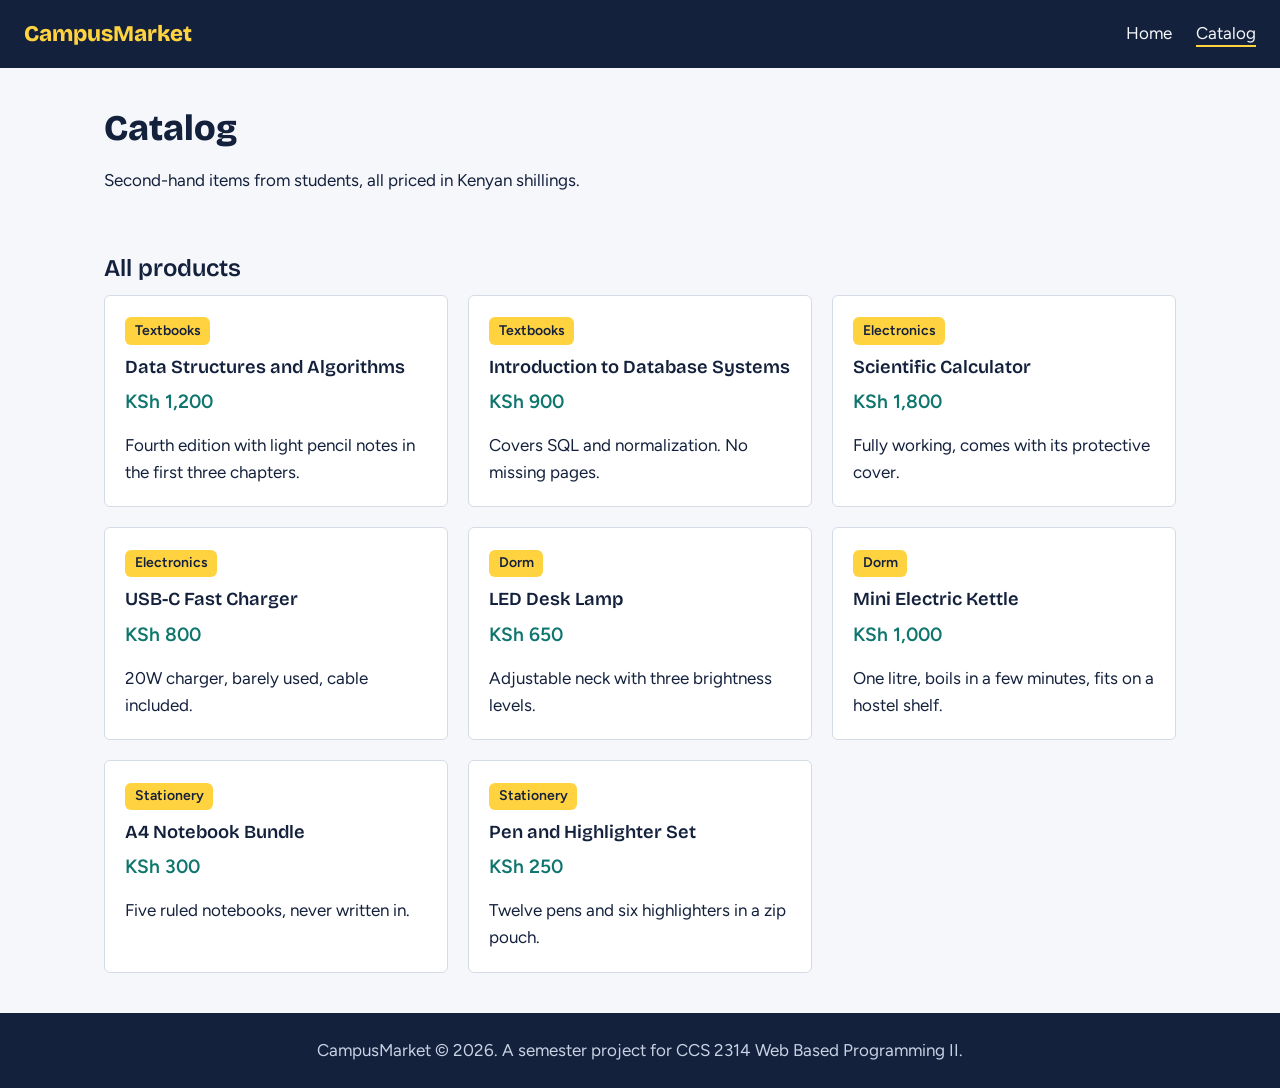
==== catalog.html @ 6053dbd1 "static catalogue pages" ====
<!DOCTYPE html>
<html lang="en">
<head>
  <meta charset="UTF-8">
  <meta name="viewport" content="width=device-width, initial-scale=1.0">
  <title>Catalog | CampusMarket</title>
  <link rel="preconnect" href="https://fonts.googleapis.com">
  <link rel="preconnect" href="https://fonts.gstatic.com" crossorigin>
  <link href="https://fonts.googleapis.com/css2?family=Bricolage+Grotesque:opsz,wght@12..96,600;12..96,800&family=Figtree:wght@400;600&display=swap" rel="stylesheet">
  <link rel="stylesheet" href="styles.css">
</head>
<body>

  <header class="site-header">
    <a class="brand" href="index.html">CampusMarket</a>
    <nav aria-label="Main navigation">
      <ul>
        <li><a href="index.html">Home</a></li>
        <li><a href="catalog.html" aria-current="page">Catalog</a></li>
      </ul>
    </nav>
  </header>

  <main>
    <section class="page-title">
      <h1>Catalog</h1>
      <p>Second-hand items from students, all priced in Kenyan shillings.</p>
    </section>

    <section class="content" aria-labelledby="products-heading">
      <h2 id="products-heading">All products</h2>
      <div class="grid">

        <article class="product">
          <p class="tag">Textbooks</p>
          <h3>Data Structures and Algorithms</h3>
          <p class="price">KSh 1,200</p>
          <p>Fourth edition with light pencil notes in the first three chapters.</p>
        </article>

        <article class="product">
          <p class="tag">Textbooks</p>
          <h3>Introduction to Database Systems</h3>
          <p class="price">KSh 900</p>
          <p>Covers SQL and normalization. No missing pages.</p>
        </article>

        <article class="product">
          <p class="tag">Electronics</p>
          <h3>Scientific Calculator</h3>
          <p class="price">KSh 1,800</p>
          <p>Fully working, comes with its protective cover.</p>
        </article>

        <article class="product">
          <p class="tag">Electronics</p>
          <h3>USB-C Fast Charger</h3>
          <p class="price">KSh 800</p>
          <p>20W charger, barely used, cable included.</p>
        </article>

        <article class="product">
          <p class="tag">Dorm</p>
          <h3>LED Desk Lamp</h3>
          <p class="price">KSh 650</p>
          <p>Adjustable neck with three brightness levels.</p>
        </article>

        <article class="product">
          <p class="tag">Dorm</p>
          <h3>Mini Electric Kettle</h3>
          <p class="price">KSh 1,000</p>
          <p>One litre, boils in a few minutes, fits on a hostel shelf.</p>
        </article>

        <article class="product">
          <p class="tag">Stationery</p>
          <h3>A4 Notebook Bundle</h3>
          <p class="price">KSh 300</p>
          <p>Five ruled notebooks, never written in.</p>
        </article>

        <article class="product">
          <p class="tag">Stationery</p>
          <h3>Pen and Highlighter Set</h3>
          <p class="price">KSh 250</p>
          <p>Twelve pens and six highlighters in a zip pouch.</p>
        </article>

      </div>
    </section>
  </main>

  <footer class="site-footer">
    <p>CampusMarket &copy; 2026. A semester project for CCS 2314 Web Based Programming II.</p>
  </footer>

</body>
</html>
---- styles.css ----
/* ---------- Design tokens ---------- */
:root {
  --ink: #14213d;
  --paper: #f5f7fa;
  --card: #ffffff;
  --line: #d5dbe5;
  --accent: #ffd23f;
  --teal: #0f766e;
  --radius: 6px;
  --font-head: "Bricolage Grotesque", Arial, sans-serif;
  --font-body: "Figtree", Arial, sans-serif;
}

/* ---------- Base ---------- */
*,
*::before,
*::after {
  box-sizing: border-box;
}

body {
  margin: 0;
  font-family: var(--font-body);
  font-size: 1.0625rem;
  line-height: 1.6;
  color: var(--ink);
  background: var(--paper);
}

h1,
h2,
h3 {
  font-family: var(--font-head);
  line-height: 1.15;
  margin: 0 0 0.5em;
}

h1 { font-size: 2.25rem; font-weight: 800; }
h2 { font-size: 1.5rem; font-weight: 600; }
h3 { font-size: 1.15rem; font-weight: 600; }

p { margin: 0 0 0.75em; max-width: 65ch; }

a { color: var(--teal); }

a:focus-visible {
  outline: 3px solid var(--accent);
  outline-offset: 2px;
}

/* ---------- Header and navigation ---------- */
.site-header {
  display: flex;
  flex-wrap: wrap;
  align-items: center;
  justify-content: space-between;
  gap: 0.75rem;
  padding: 1rem 1.5rem;
  background: var(--ink);
}

.brand {
  font-family: var(--font-head);
  font-size: 1.4rem;
  font-weight: 800;
  color: var(--accent);
  text-decoration: none;
}

.site-header nav ul {
  display: flex;
  gap: 1.5rem;
  margin: 0;
  padding: 0;
  list-style: none;
}

.site-header nav a {
  color: var(--paper);
  text-decoration: none;
  padding-bottom: 2px;
  border-bottom: 2px solid transparent;
}

.site-header nav a:hover,
.site-header nav a[aria-current="page"] {
  border-bottom-color: var(--accent);
}

.site-header a:focus-visible {
  outline-color: var(--paper);
}

/* ---------- Hero (home page) ---------- */
.hero {
  padding: 4rem 1.5rem;
  background: var(--ink);
  color: var(--paper);
}

.hero h1 {
  max-width: 20ch;
  font-size: 2.75rem;
}

.hero p {
  color: #c9d2e3;
}

.button {
  display: inline-block;
  margin-top: 0.75rem;
  padding: 0.75rem 1.5rem;
  background: var(--accent);
  color: var(--ink);
  font-weight: 600;
  text-decoration: none;
  border-radius: var(--radius);
}

.button:hover {
  background: #ffe07a;
}

/* ---------- Page title (catalog) ---------- */
.page-title {
  padding: 2.5rem 1.5rem 0.5rem;
  max-width: 70rem;
  margin: 0 auto;
}

/* ---------- Content sections ---------- */
.content {
  max-width: 70rem;
  margin: 0 auto;
  padding: 2.5rem 1.5rem;
}

/* ---------- Grid and cards ---------- */
.grid {
  display: grid;
  grid-template-columns: repeat(auto-fill, minmax(16rem, 1fr));
  gap: 1.25rem;
}

.card,
.product {
  padding: 1.25rem;
  background: var(--card);
  border: 1px solid var(--line);
  border-radius: var(--radius);
}

.card p:last-child,
.product p:last-child {
  margin-bottom: 0;
}

/* ---------- Product details ---------- */
.tag {
  display: inline-block;
  margin-bottom: 0.75rem;
  padding: 0.15rem 0.6rem;
  font-size: 0.875rem;
  font-weight: 600;
  background: var(--accent);
  border-radius: var(--radius);
}

.price {
  font-size: 1.2rem;
  font-weight: 600;
  color: var(--teal);
}

/* ---------- How it works ---------- */
.steps {
  padding-left: 1.25rem;
}

.steps li {
  margin-bottom: 0.5rem;
}

/* ---------- Footer ---------- */
.site-footer {
  padding: 1.5rem;
  background: var(--ink);
  color: #c9d2e3;
  text-align: center;
}

.site-footer p {
  margin: 0 auto;
}

/* ---------- Small screens ---------- */
@media (max-width: 600px) {
  h1 { font-size: 1.85rem; }
  .hero { padding: 2.5rem 1.25rem; }
  .hero h1 { font-size: 2rem; }
}
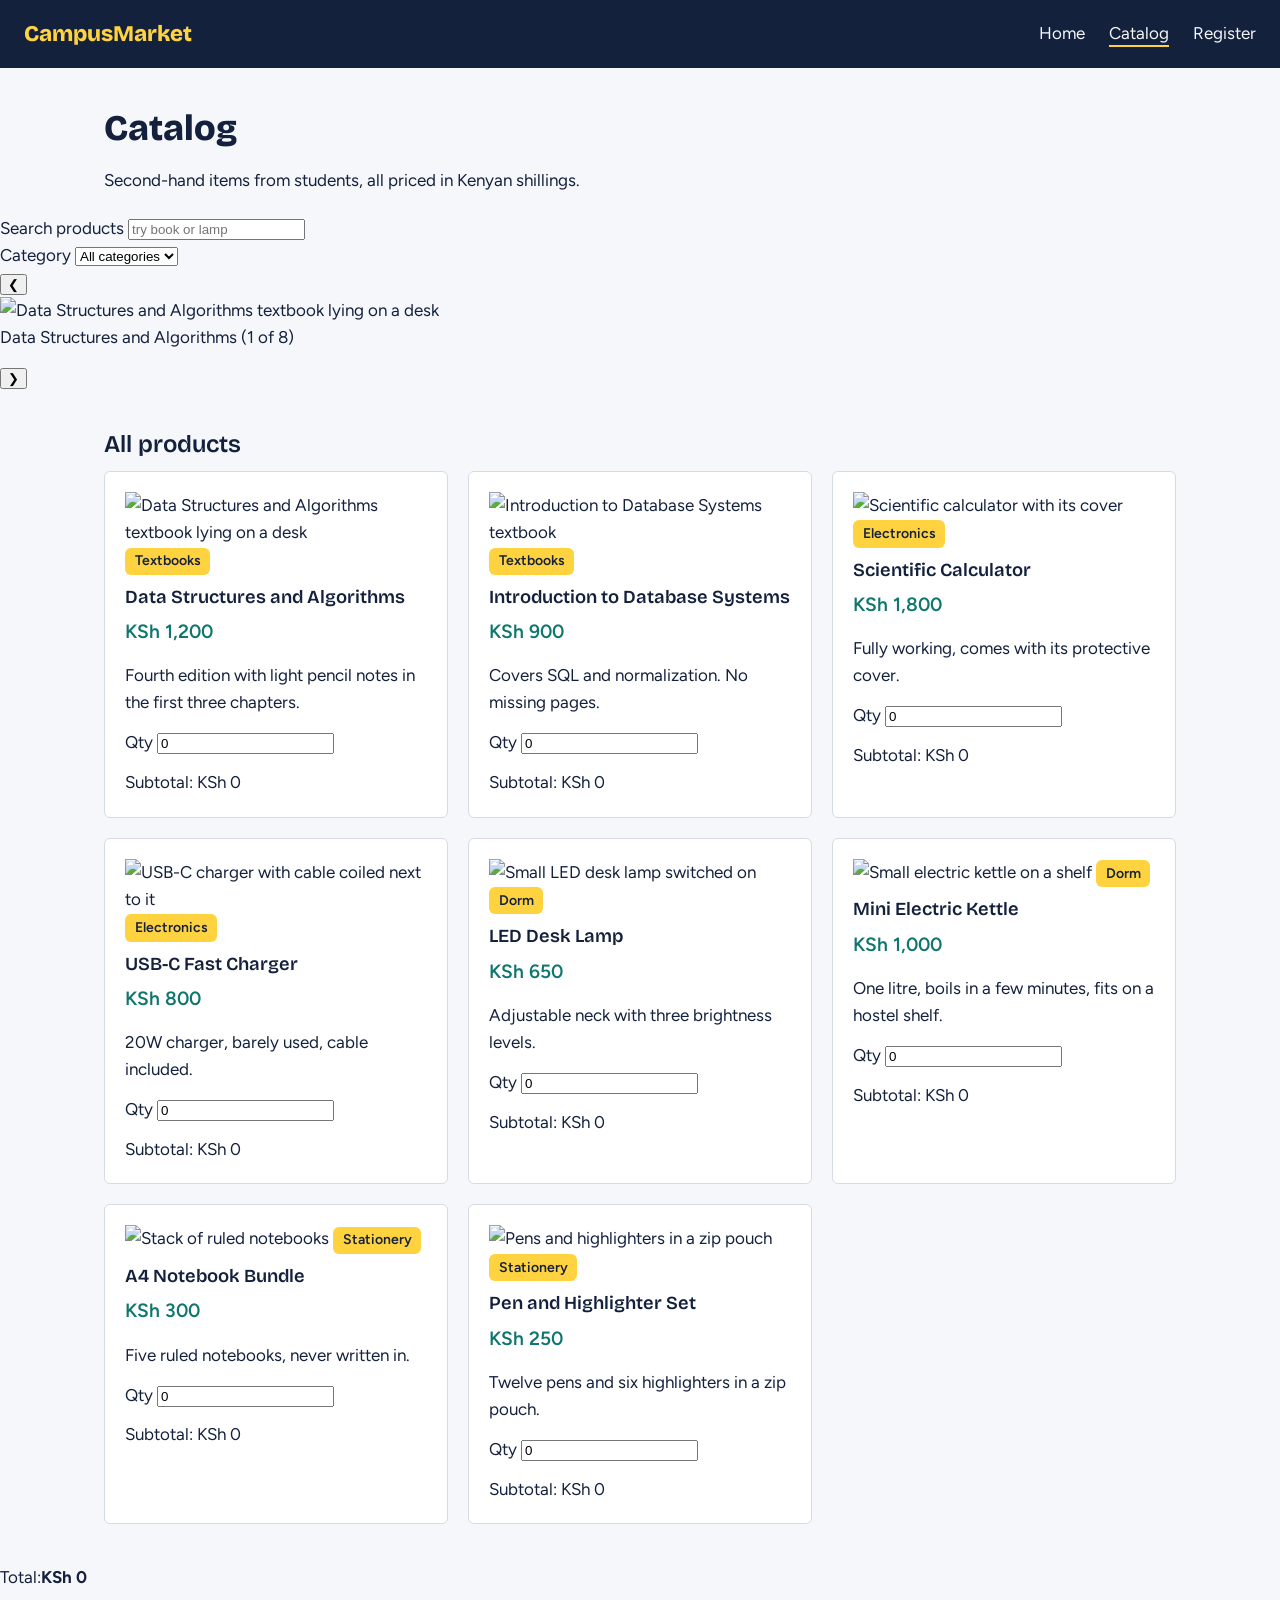
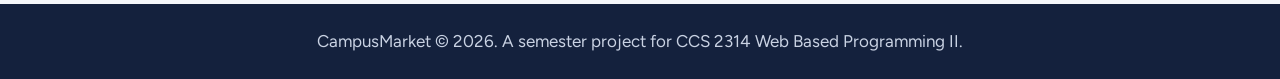
==== commit 7576c985: "git add git commit -m"Assignment 4: Weeks 1-4 integration" git push" ====
--- a/catalog.html
+++ b/catalog.html
@@ -17,6 +17,7 @@
       <ul>
         <li><a href="index.html">Home</a></li>
         <li><a href="catalog.html" aria-current="page">Catalog</a></li>
+        <li><a href="register.html">Register</a></li>
       </ul>
     </nav>
   </header>
@@ -27,67 +28,171 @@
       <p>Second-hand items from students, all priced in Kenyan shillings.</p>
     </section>
 
+    <section class="controls" aria-label="Search and filter products">
+      <div class="field">
+        <label for="search">Search products</label>
+        <input type="search" id="search" placeholder="try book or lamp">
+      </div>
+      <div class="field">
+        <label for="category">Category</label>
+        <select id="category">
+          <option value="all">All categories</option>
+          <option value="Textbooks">Textbooks</option>
+          <option value="Electronics">Electronics</option>
+          <option value="Dorm">Dorm</option>
+          <option value="Stationery">Stationery</option>
+        </select>
+      </div>
+    </section>
+
+    <!-- the gallery just mirrors whatever the filter leaves visible below -->
+    <section class="gallery-wrap" aria-label="Product gallery">
+      <button type="button" id="gal-prev" class="gal-btn" aria-label="Previous image">&#10094;</button>
+      <div class="gallery">
+        <img id="gal-img" src="" alt="" width="280" height="200">
+        <p id="gal-caption" class="gal-caption"></p>
+      </div>
+      <button type="button" id="gal-next" class="gal-btn" aria-label="Next image">&#10095;</button>
+    </section>
+
     <section class="content" aria-labelledby="products-heading">
       <h2 id="products-heading">All products</h2>
-      <div class="grid">
-
-        <article class="product">
+      <div class="grid" id="product-grid">
+
+        <article class="product" data-category="Textbooks" data-price="1200"
+          data-img="https://images.unsplash.com/photo-1544716278-ca5e3f4abd8c?w=600&q=60">
+          <img src="https://images.unsplash.com/photo-1544716278-ca5e3f4abd8c?w=300&q=60"
+            alt="Data Structures and Algorithms textbook lying on a desk" width="280" height="180">
           <p class="tag">Textbooks</p>
           <h3>Data Structures and Algorithms</h3>
           <p class="price">KSh 1,200</p>
-          <p>Fourth edition with light pencil notes in the first three chapters.</p>
-        </article>
-
-        <article class="product">
+          <p class="description">Fourth edition with light pencil notes in the first three chapters.</p>
+          <div class="buy-row">
+            <label for="qty-1">Qty</label>
+            <input type="number" id="qty-1" class="quantity" value="0">
+          </div>
+          <p class="qty-error" aria-live="polite"></p>
+          <p class="line-total">Subtotal: KSh 0</p>
+        </article>
+
+        <article class="product" data-category="Textbooks" data-price="900"
+          data-img="https://images.unsplash.com/photo-1524995997946-a1c2e315a42f?w=600&q=60">
+          <img src="https://images.unsplash.com/photo-1524995997946-a1c2e315a42f?w=300&q=60"
+            alt="Introduction to Database Systems textbook" width="280" height="180">
           <p class="tag">Textbooks</p>
           <h3>Introduction to Database Systems</h3>
           <p class="price">KSh 900</p>
-          <p>Covers SQL and normalization. No missing pages.</p>
-        </article>
-
-        <article class="product">
+          <p class="description">Covers SQL and normalization. No missing pages.</p>
+          <div class="buy-row">
+            <label for="qty-2">Qty</label>
+            <input type="number" id="qty-2" class="quantity" value="0">
+          </div>
+          <p class="qty-error" aria-live="polite"></p>
+          <p class="line-total">Subtotal: KSh 0</p>
+        </article>
+
+        <article class="product" data-category="Electronics" data-price="1800"
+          data-img="https://images.unsplash.com/photo-1587145820266-a5951ee6f620?w=600&q=60">
+          <img src="https://images.unsplash.com/photo-1587145820266-a5951ee6f620?w=300&q=60"
+            alt="Scientific calculator with its cover" width="280" height="180">
           <p class="tag">Electronics</p>
           <h3>Scientific Calculator</h3>
           <p class="price">KSh 1,800</p>
-          <p>Fully working, comes with its protective cover.</p>
-        </article>
-
-        <article class="product">
+          <p class="description">Fully working, comes with its protective cover.</p>
+          <div class="buy-row">
+            <label for="qty-3">Qty</label>
+            <input type="number" id="qty-3" class="quantity" value="0">
+          </div>
+          <p class="qty-error" aria-live="polite"></p>
+          <p class="line-total">Subtotal: KSh 0</p>
+        </article>
+
+        <article class="product" data-category="Electronics" data-price="800"
+          data-img="https://images.unsplash.com/photo-1583863788434-e58a36330cf0?w=600&q=60">
+          <img src="https://images.unsplash.com/photo-1583863788434-e58a36330cf0?w=300&q=60"
+            alt="USB-C charger with cable coiled next to it" width="280" height="180">
           <p class="tag">Electronics</p>
           <h3>USB-C Fast Charger</h3>
           <p class="price">KSh 800</p>
-          <p>20W charger, barely used, cable included.</p>
-        </article>
-
-        <article class="product">
+          <p class="description">20W charger, barely used, cable included.</p>
+          <div class="buy-row">
+            <label for="qty-4">Qty</label>
+            <input type="number" id="qty-4" class="quantity" value="0">
+          </div>
+          <p class="qty-error" aria-live="polite"></p>
+          <p class="line-total">Subtotal: KSh 0</p>
+        </article>
+
+        <article class="product" data-category="Dorm" data-price="650"
+          data-img="https://images.unsplash.com/photo-1513506003901-1e6a229e2d15?w=600&q=60">
+          <img src="https://images.unsplash.com/photo-1513506003901-1e6a229e2d15?w=300&q=60"
+            alt="Small LED desk lamp switched on" width="280" height="180">
           <p class="tag">Dorm</p>
           <h3>LED Desk Lamp</h3>
           <p class="price">KSh 650</p>
-          <p>Adjustable neck with three brightness levels.</p>
-        </article>
-
-        <article class="product">
+          <p class="description">Adjustable neck with three brightness levels.</p>
+          <div class="buy-row">
+            <label for="qty-5">Qty</label>
+            <input type="number" id="qty-5" class="quantity" value="0">
+          </div>
+          <p class="qty-error" aria-live="polite"></p>
+          <p class="line-total">Subtotal: KSh 0</p>
+        </article>
+
+        <article class="product" data-category="Dorm" data-price="1000"
+          data-img="https://images.unsplash.com/photo-1585515320310-259814833e62?w=600&q=60">
+          <img src="https://images.unsplash.com/photo-1585515320310-259814833e62?w=300&q=60"
+            alt="Small electric kettle on a shelf" width="280" height="180">
           <p class="tag">Dorm</p>
           <h3>Mini Electric Kettle</h3>
           <p class="price">KSh 1,000</p>
-          <p>One litre, boils in a few minutes, fits on a hostel shelf.</p>
-        </article>
-
-        <article class="product">
+          <p class="description">One litre, boils in a few minutes, fits on a hostel shelf.</p>
+          <div class="buy-row">
+            <label for="qty-6">Qty</label>
+            <input type="number" id="qty-6" class="quantity" value="0">
+          </div>
+          <p class="qty-error" aria-live="polite"></p>
+          <p class="line-total">Subtotal: KSh 0</p>
+        </article>
+
+        <article class="product" data-category="Stationery" data-price="300"
+          data-img="https://images.unsplash.com/photo-1531346878377-a5be20888e57?w=600&q=60">
+          <img src="https://images.unsplash.com/photo-1531346878377-a5be20888e57?w=300&q=60"
+            alt="Stack of ruled notebooks" width="280" height="180">
           <p class="tag">Stationery</p>
           <h3>A4 Notebook Bundle</h3>
           <p class="price">KSh 300</p>
-          <p>Five ruled notebooks, never written in.</p>
-        </article>
-
-        <article class="product">
+          <p class="description">Five ruled notebooks, never written in.</p>
+          <div class="buy-row">
+            <label for="qty-7">Qty</label>
+            <input type="number" id="qty-7" class="quantity" value="0">
+          </div>
+          <p class="qty-error" aria-live="polite"></p>
+          <p class="line-total">Subtotal: KSh 0</p>
+        </article>
+
+        <article class="product" data-category="Stationery" data-price="250"
+          data-img="https://images.unsplash.com/photo-1585336261022-680e295ce3fe?w=600&q=60">
+          <img src="https://images.unsplash.com/photo-1585336261022-680e295ce3fe?w=300&q=60"
+            alt="Pens and highlighters in a zip pouch" width="280" height="180">
           <p class="tag">Stationery</p>
           <h3>Pen and Highlighter Set</h3>
           <p class="price">KSh 250</p>
-          <p>Twelve pens and six highlighters in a zip pouch.</p>
-        </article>
-
-      </div>
+          <p class="description">Twelve pens and six highlighters in a zip pouch.</p>
+          <div class="buy-row">
+            <label for="qty-8">Qty</label>
+            <input type="number" id="qty-8" class="quantity" value="0">
+          </div>
+          <p class="qty-error" aria-live="polite"></p>
+          <p class="line-total">Subtotal: KSh 0</p>
+        </article>
+
+      </div>
+      <p id="no-results" class="no-results" hidden>Nothing matches that search, try something else.</p>
+    </section>
+
+    <section class="total-bar" aria-label="Order total" aria-live="polite">
+      <p>Total:<strong id="total">KSh 0</strong></p>
     </section>
   </main>
 
@@ -95,5 +200,6 @@
     <p>CampusMarket &copy; 2026. A semester project for CCS 2314 Web Based Programming II.</p>
   </footer>
 
+  <script src="app.js"></script>
 </body>
 </html>
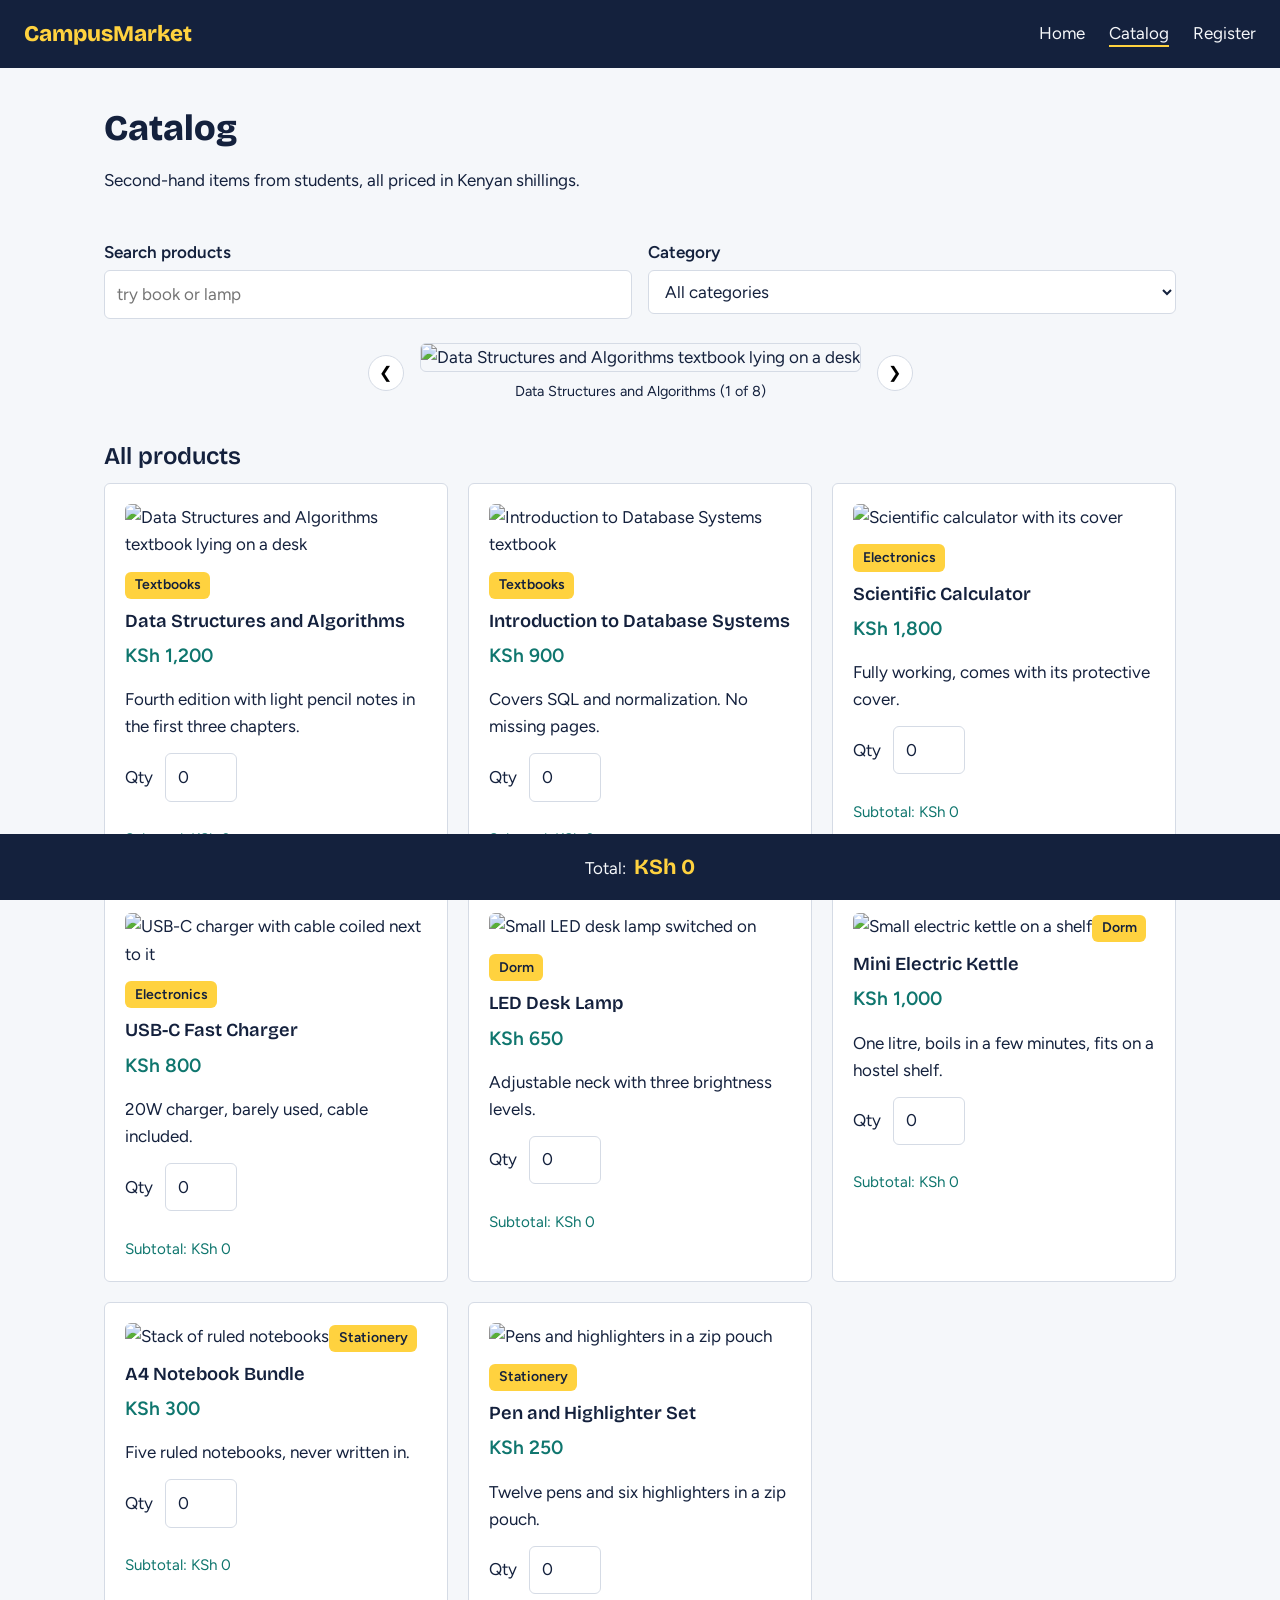
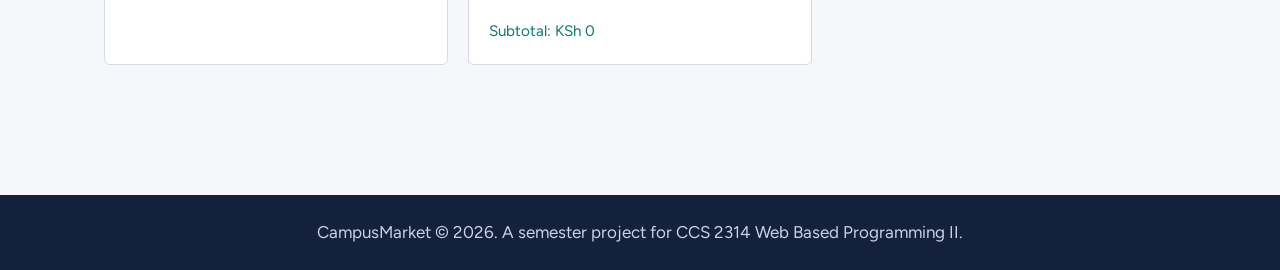
==== commit 3290e821: "git add git commmit -m "live data and full integration." git push origin main" ====
--- a/catalog.html
+++ b/catalog.html
@@ -57,137 +57,8 @@
 
     <section class="content" aria-labelledby="products-heading">
       <h2 id="products-heading">All products</h2>
-      <div class="grid" id="product-grid">
-
-        <article class="product" data-category="Textbooks" data-price="1200"
-          data-img="https://images.unsplash.com/photo-1544716278-ca5e3f4abd8c?w=600&q=60">
-          <img src="https://images.unsplash.com/photo-1544716278-ca5e3f4abd8c?w=300&q=60"
-            alt="Data Structures and Algorithms textbook lying on a desk" width="280" height="180">
-          <p class="tag">Textbooks</p>
-          <h3>Data Structures and Algorithms</h3>
-          <p class="price">KSh 1,200</p>
-          <p class="description">Fourth edition with light pencil notes in the first three chapters.</p>
-          <div class="buy-row">
-            <label for="qty-1">Qty</label>
-            <input type="number" id="qty-1" class="quantity" value="0">
-          </div>
-          <p class="qty-error" aria-live="polite"></p>
-          <p class="line-total">Subtotal: KSh 0</p>
-        </article>
-
-        <article class="product" data-category="Textbooks" data-price="900"
-          data-img="https://images.unsplash.com/photo-1524995997946-a1c2e315a42f?w=600&q=60">
-          <img src="https://images.unsplash.com/photo-1524995997946-a1c2e315a42f?w=300&q=60"
-            alt="Introduction to Database Systems textbook" width="280" height="180">
-          <p class="tag">Textbooks</p>
-          <h3>Introduction to Database Systems</h3>
-          <p class="price">KSh 900</p>
-          <p class="description">Covers SQL and normalization. No missing pages.</p>
-          <div class="buy-row">
-            <label for="qty-2">Qty</label>
-            <input type="number" id="qty-2" class="quantity" value="0">
-          </div>
-          <p class="qty-error" aria-live="polite"></p>
-          <p class="line-total">Subtotal: KSh 0</p>
-        </article>
-
-        <article class="product" data-category="Electronics" data-price="1800"
-          data-img="https://images.unsplash.com/photo-1587145820266-a5951ee6f620?w=600&q=60">
-          <img src="https://images.unsplash.com/photo-1587145820266-a5951ee6f620?w=300&q=60"
-            alt="Scientific calculator with its cover" width="280" height="180">
-          <p class="tag">Electronics</p>
-          <h3>Scientific Calculator</h3>
-          <p class="price">KSh 1,800</p>
-          <p class="description">Fully working, comes with its protective cover.</p>
-          <div class="buy-row">
-            <label for="qty-3">Qty</label>
-            <input type="number" id="qty-3" class="quantity" value="0">
-          </div>
-          <p class="qty-error" aria-live="polite"></p>
-          <p class="line-total">Subtotal: KSh 0</p>
-        </article>
-
-        <article class="product" data-category="Electronics" data-price="800"
-          data-img="https://images.unsplash.com/photo-1583863788434-e58a36330cf0?w=600&q=60">
-          <img src="https://images.unsplash.com/photo-1583863788434-e58a36330cf0?w=300&q=60"
-            alt="USB-C charger with cable coiled next to it" width="280" height="180">
-          <p class="tag">Electronics</p>
-          <h3>USB-C Fast Charger</h3>
-          <p class="price">KSh 800</p>
-          <p class="description">20W charger, barely used, cable included.</p>
-          <div class="buy-row">
-            <label for="qty-4">Qty</label>
-            <input type="number" id="qty-4" class="quantity" value="0">
-          </div>
-          <p class="qty-error" aria-live="polite"></p>
-          <p class="line-total">Subtotal: KSh 0</p>
-        </article>
-
-        <article class="product" data-category="Dorm" data-price="650"
-          data-img="https://images.unsplash.com/photo-1513506003901-1e6a229e2d15?w=600&q=60">
-          <img src="https://images.unsplash.com/photo-1513506003901-1e6a229e2d15?w=300&q=60"
-            alt="Small LED desk lamp switched on" width="280" height="180">
-          <p class="tag">Dorm</p>
-          <h3>LED Desk Lamp</h3>
-          <p class="price">KSh 650</p>
-          <p class="description">Adjustable neck with three brightness levels.</p>
-          <div class="buy-row">
-            <label for="qty-5">Qty</label>
-            <input type="number" id="qty-5" class="quantity" value="0">
-          </div>
-          <p class="qty-error" aria-live="polite"></p>
-          <p class="line-total">Subtotal: KSh 0</p>
-        </article>
-
-        <article class="product" data-category="Dorm" data-price="1000"
-          data-img="https://images.unsplash.com/photo-1585515320310-259814833e62?w=600&q=60">
-          <img src="https://images.unsplash.com/photo-1585515320310-259814833e62?w=300&q=60"
-            alt="Small electric kettle on a shelf" width="280" height="180">
-          <p class="tag">Dorm</p>
-          <h3>Mini Electric Kettle</h3>
-          <p class="price">KSh 1,000</p>
-          <p class="description">One litre, boils in a few minutes, fits on a hostel shelf.</p>
-          <div class="buy-row">
-            <label for="qty-6">Qty</label>
-            <input type="number" id="qty-6" class="quantity" value="0">
-          </div>
-          <p class="qty-error" aria-live="polite"></p>
-          <p class="line-total">Subtotal: KSh 0</p>
-        </article>
-
-        <article class="product" data-category="Stationery" data-price="300"
-          data-img="https://images.unsplash.com/photo-1531346878377-a5be20888e57?w=600&q=60">
-          <img src="https://images.unsplash.com/photo-1531346878377-a5be20888e57?w=300&q=60"
-            alt="Stack of ruled notebooks" width="280" height="180">
-          <p class="tag">Stationery</p>
-          <h3>A4 Notebook Bundle</h3>
-          <p class="price">KSh 300</p>
-          <p class="description">Five ruled notebooks, never written in.</p>
-          <div class="buy-row">
-            <label for="qty-7">Qty</label>
-            <input type="number" id="qty-7" class="quantity" value="0">
-          </div>
-          <p class="qty-error" aria-live="polite"></p>
-          <p class="line-total">Subtotal: KSh 0</p>
-        </article>
-
-        <article class="product" data-category="Stationery" data-price="250"
-          data-img="https://images.unsplash.com/photo-1585336261022-680e295ce3fe?w=600&q=60">
-          <img src="https://images.unsplash.com/photo-1585336261022-680e295ce3fe?w=300&q=60"
-            alt="Pens and highlighters in a zip pouch" width="280" height="180">
-          <p class="tag">Stationery</p>
-          <h3>Pen and Highlighter Set</h3>
-          <p class="price">KSh 250</p>
-          <p class="description">Twelve pens and six highlighters in a zip pouch.</p>
-          <div class="buy-row">
-            <label for="qty-8">Qty</label>
-            <input type="number" id="qty-8" class="quantity" value="0">
-          </div>
-          <p class="qty-error" aria-live="polite"></p>
-          <p class="line-total">Subtotal: KSh 0</p>
-        </article>
-
-      </div>
+      <p id="status" class="status-msg"></p>
+      <div class="grid" id="product-grid"></div>
       <p id="no-results" class="no-results" hidden>Nothing matches that search, try something else.</p>
     </section>
 
--- a/styles.css
+++ b/styles.css
@@ -200,3 +200,248 @@
   .hero { padding: 2.5rem 1.25rem; }
   .hero h1 { font-size: 2rem; }
 }
+
+/* ---------- Assignment 4: hidden items ---------- */
+[hidden] {
+  display: none !important;
+}
+
+/* ---------- search + filter bar ---------- */
+.controls {
+  display: flex;
+  flex-wrap: wrap;
+  gap: 1rem;
+  max-width: 70rem;
+  margin: 0 auto;
+  padding: 1.5rem 1.5rem 0;
+}
+
+.field {
+  display: flex;
+  flex-direction: column;
+  gap: 0.25rem;
+  flex: 1 1 14rem;
+}
+
+.field label {
+  font-weight: 600;
+}
+
+input,
+select {
+  padding: 0.6rem 0.75rem;
+  font: inherit;
+  color: var(--ink);
+  background: var(--card);
+  border: 1px solid var(--line);
+  border-radius: var(--radius);
+}
+
+input:focus-visible,
+select:focus-visible {
+  outline: 3px solid var(--accent);
+  outline-offset: 1px;
+}
+
+.no-results {
+  margin-top: 1rem;
+  font-weight: 600;
+}
+
+/* ---------- gallery ---------- */
+.gallery-wrap {
+  display: flex;
+  align-items: center;
+  justify-content: center;
+  gap: 1rem;
+  max-width: 70rem;
+  margin: 1.5rem auto 0;
+  padding: 0 1.5rem;
+}
+
+.gallery {
+  text-align: center;
+}
+
+.gallery img {
+  max-width: 100%;
+  height: 200px;
+  object-fit: cover;
+  border-radius: var(--radius);
+  border: 1px solid var(--line);
+}
+
+.gal-caption {
+  margin: 0.5rem 0 0;
+  font-size: 0.9rem;
+}
+
+.gal-btn {
+  flex-shrink: 0;
+  width: 2.25rem;
+  height: 2.25rem;
+  border: 1px solid var(--line);
+  background: var(--card);
+  border-radius: 50%;
+  cursor: pointer;
+  font-size: 1rem;
+}
+
+.gal-btn:hover {
+  background: var(--paper);
+}
+
+/* ---------- product images ---------- */
+.product img {
+  width: 100%;
+  height: 140px;
+  object-fit: cover;
+  border-radius: var(--radius);
+  margin-bottom: 0.75rem;
+}
+
+/* ---------- quantity + totals ---------- */
+.buy-row {
+  display: flex;
+  align-items: center;
+  gap: 0.75rem;
+  margin-top: 0.75rem;
+}
+
+.quantity {
+  width: 4.5rem;
+}
+
+.qty-error {
+  min-height: 1.1em;
+  margin: 0.25rem 0 0;
+  font-size: 0.85rem;
+  color: #b3261e;
+}
+
+.line-total {
+  margin: 0.4rem 0 0;
+  font-size: 0.95rem;
+  color: var(--teal);
+}
+
+.total-bar {
+  position: sticky;
+  bottom: 0;
+  margin-top: 1.5rem;
+  padding: 1rem 1.5rem;
+  background: var(--ink);
+  color: var(--paper);
+  text-align: center;
+}
+
+.total-bar p {
+  margin: 0 auto;
+  max-width: none;
+}
+
+.total-bar strong {
+  margin-left: 0.5rem;
+  font-family: var(--font-head);
+  font-size: 1.35rem;
+  color: var(--accent);
+}
+
+/* ---------- register form ---------- */
+.form-section {
+  max-width: 30rem;
+}
+
+.form-section form {
+  display: flex;
+  flex-direction: column;
+  gap: 1rem;
+}
+
+.password-row {
+  display: flex;
+  gap: 0.5rem;
+}
+
+.password-row input {
+  flex: 1;
+}
+
+.link-btn {
+  padding: 0 0.75rem;
+  background: none;
+  border: 1px solid var(--line);
+  border-radius: var(--radius);
+  color: var(--teal);
+  cursor: pointer;
+}
+
+/* error messages fade + slide in instead of just appearing */
+.error {
+  min-height: 1.2em;
+  margin: 0.25rem 0 0;
+  font-size: 0.85rem;
+  color: #b3261e;
+  opacity: 0;
+  transform: translateY(-4px);
+  transition: opacity 0.2s ease, transform 0.2s ease;
+}
+
+.error.show {
+  opacity: 1;
+  transform: translateY(0);
+}
+
+/* success box pops in with a keyframe animation when the form is valid */
+.success-box {
+  margin-top: 1.5rem;
+  padding: 1rem 1.25rem;
+  background: #e6f4ea;
+  border: 1px solid #2e7d32;
+  border-radius: var(--radius);
+  color: #1b5e20;
+}
+
+.success-box.pop {
+  animation: pop-in 0.4s ease;
+}
+
+@keyframes pop-in {
+  0% {
+    opacity: 0;
+    transform: scale(0.85);
+  }
+  70% {
+    opacity: 1;
+    transform: scale(1.03);
+  }
+  100% {
+    opacity: 1;
+    transform: scale(1);
+  }
+}
+
+/* ---------- small screens ---------- */
+@media (max-width: 600px) {
+  .gallery-wrap {
+    flex-wrap: wrap;
+  }
+  .buy-row {
+    flex-wrap: wrap;
+  }
+}
+
+/* ---------- Assignment 5: loading / failed message ---------- */
+.status-msg {
+  margin: 0 0 1rem;
+  padding: 0.75rem 1rem;
+  background: var(--card);
+  border: 1px solid var(--line);
+  border-radius: var(--radius);
+  font-weight: 600;
+}
+
+.status-msg.failed {
+  color: #b3261e;
+  border-color: #b3261e;
+}
